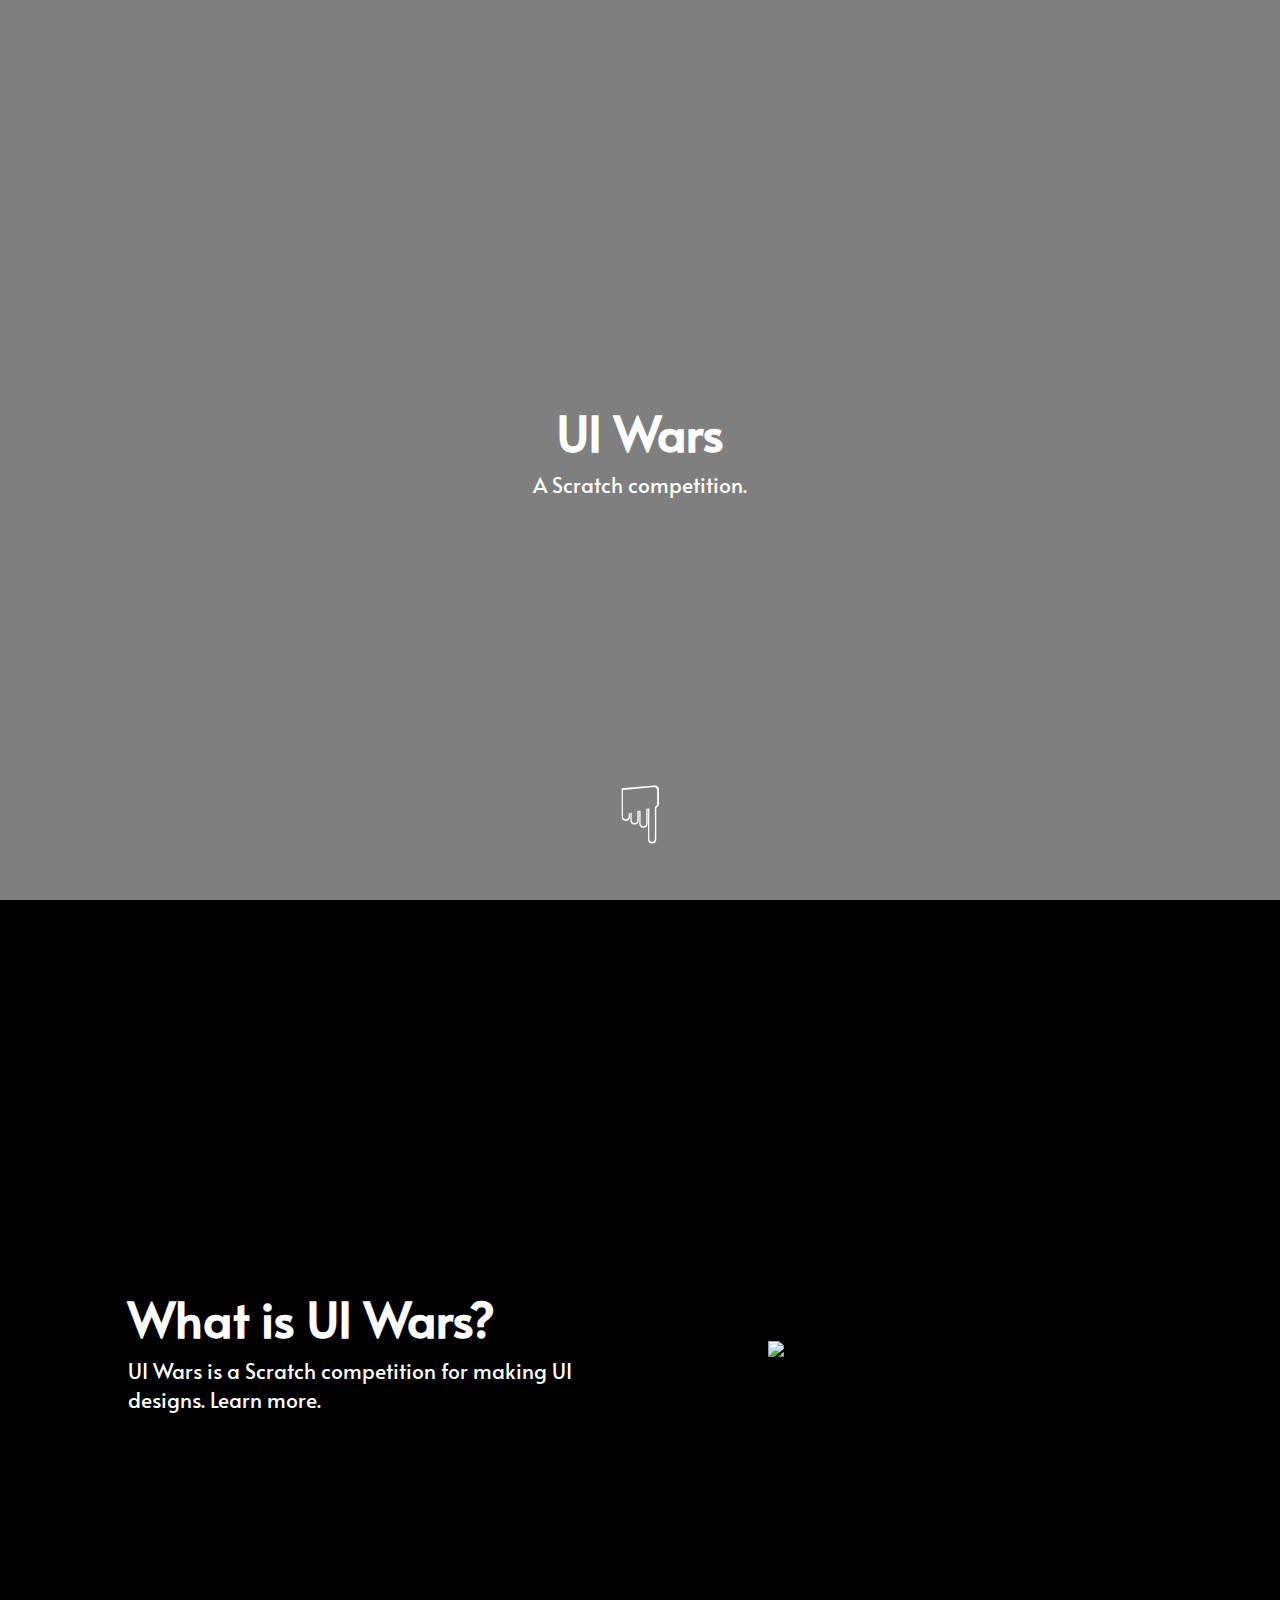
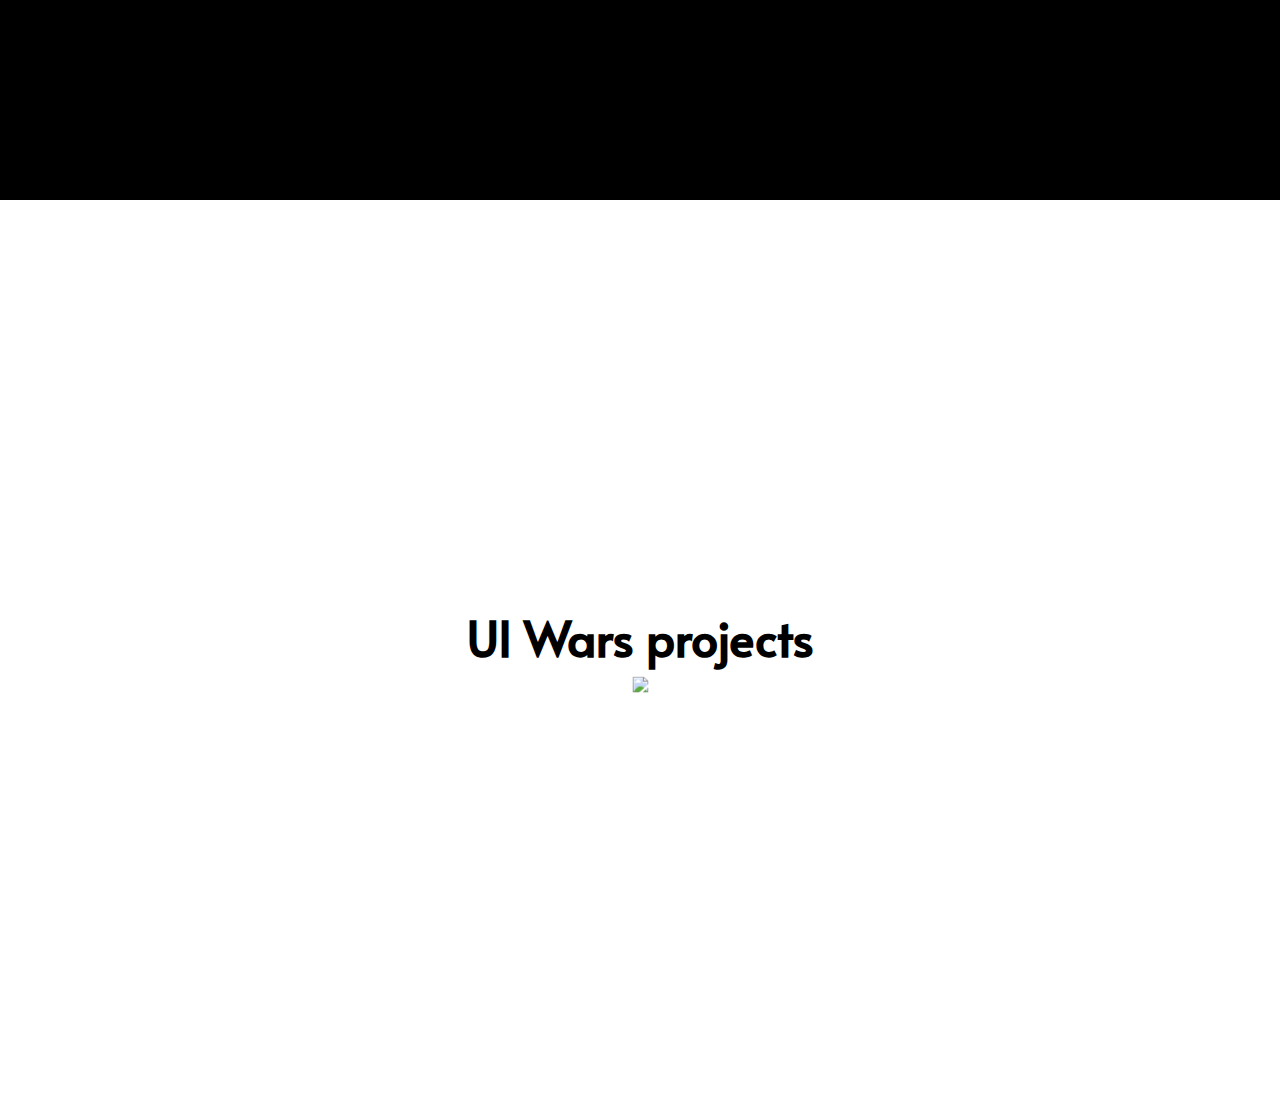
==== index.html @ 206a7b67 "Link update" ====
<!DOCTYPE html>
<html>
    <head>
        <meta charset="UTF-8">
        <meta name="viewport" content="width=device-width, initial-scale=1">
        <title>UI Wars: A Scratch Competition</title>
        <link href=index.css rel="stylesheet" type="text/css">
        <link href="https://fonts.googleapis.com/css2?family=Alata&display=swap" rel="stylesheet">
    </head>

    <body>
        <div class="header">
            <div class="overlay">
                <div class="test">
                    <h1>UI Wars</h1>
                    <p>A Scratch competition.</p>
                </div>
                <div class="scroll">
                    <a style="text-decoration:none" href="#lorem" class="scrolld" id="scrolld"><span class="scrolli">☟</span></a>
                </div>
            </div>
        </div>
        <div class="lorem" id="lorem">
            <div class="lorem-c">
                <h1>What is UI Wars?</h1>
                <p>UI Wars is a Scratch competition for making UI designs. <a href="/UIWars/about" class="aconfused">Learn more.</a></p>
            </div>
            <div class="img">
                <img src="https://i.ibb.co/gPqhJyH/Designs-7-1.png" height=300vh width=auto>
            </div>
        </div>
        <div class="who">
            <div class="roundsd">
                <h1 class="rounds">UI Wars projects</h1>
                <a href="https://scratch.mit.edu/projects/384164769/"><img src="https://i.ibb.co/pRgBtNW/Round-1-Cover.png" height=50% width=auto></a>
            </div>
            <div class="viewprofile">
                <h1 class="viewblacktext">View the UI Wars profile <a href="https://scratch.mit.edu/users/UI-Wars/" class="aquarial">here.</a></h1>
            </div>
        </div>
    </body>

</html>
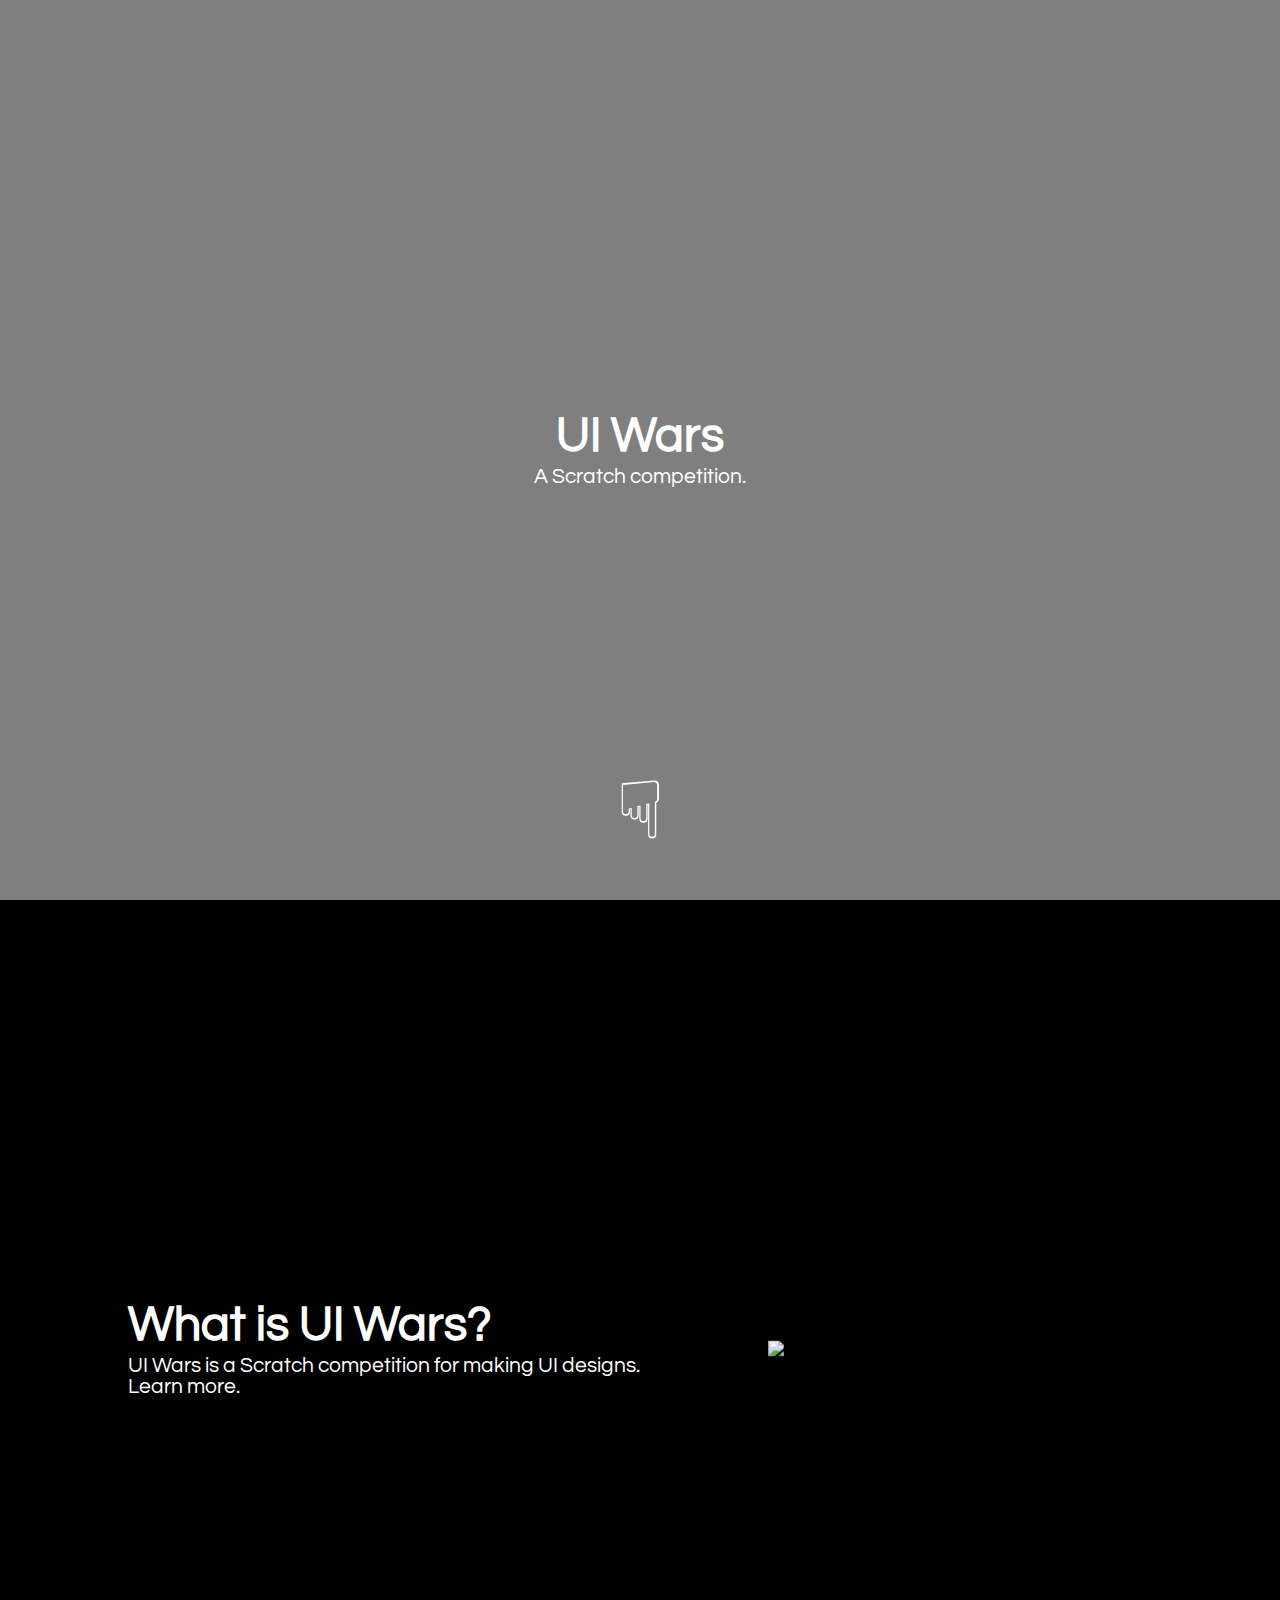
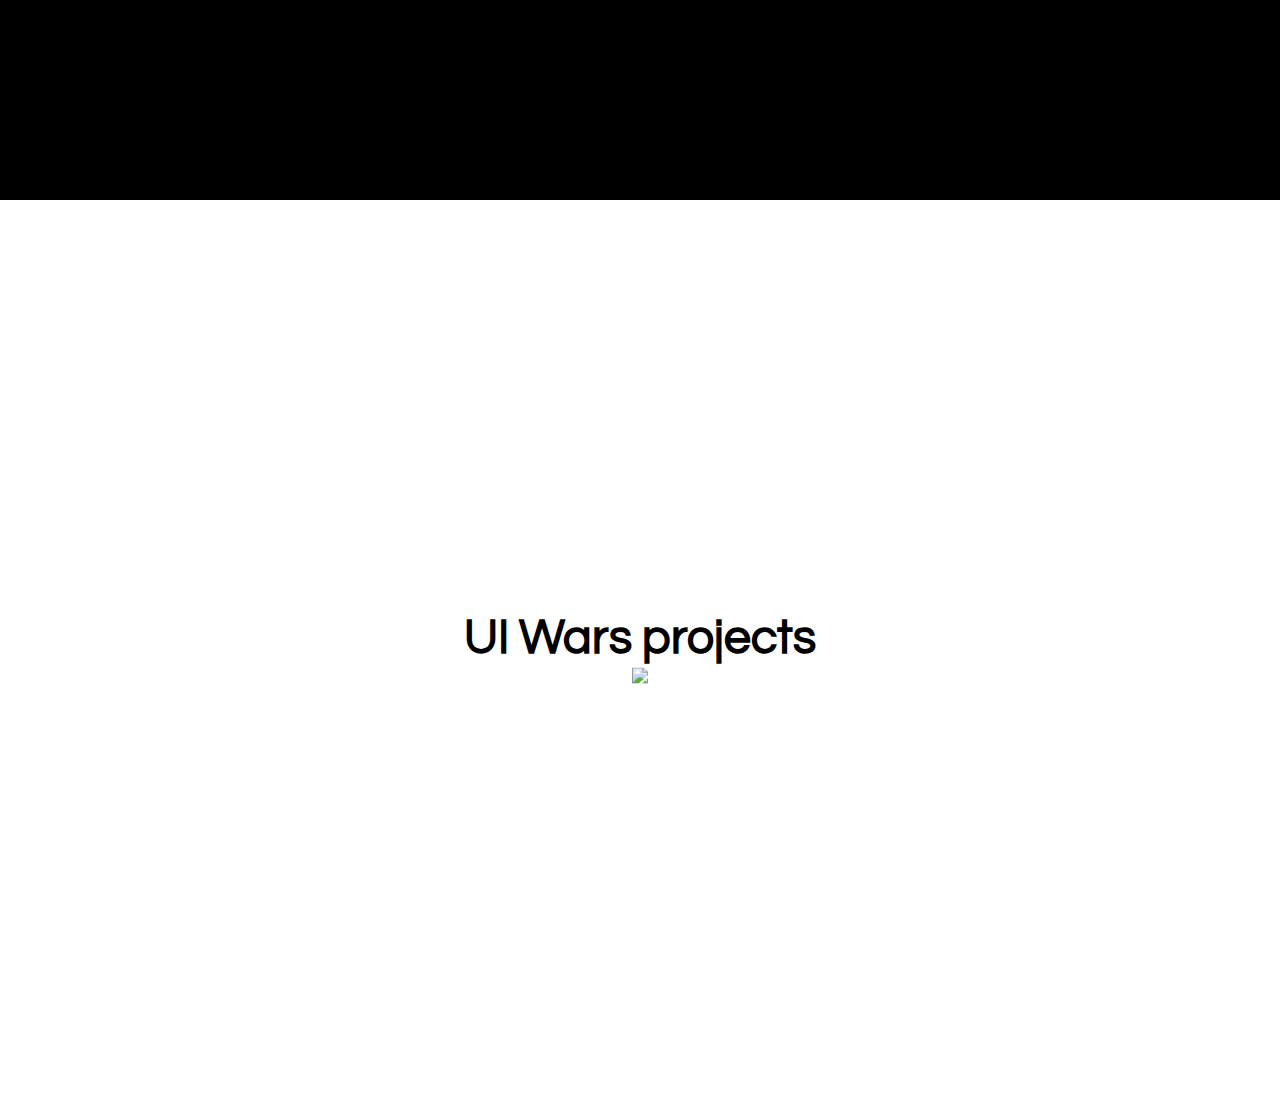
==== commit fe873533: "Part 2 of font update" ====
--- a/index.html
+++ b/index.html
@@ -3,9 +3,10 @@
     <head>
         <meta charset="UTF-8">
         <meta name="viewport" content="width=device-width, initial-scale=1">
+        <link rel="shortcut icon" type="image/png" href="https://i.ibb.co/KrjFYVc/Designs-7-3.png">
         <title>UI Wars: A Scratch Competition</title>
         <link href=index.css rel="stylesheet" type="text/css">
-        <link href="https://fonts.googleapis.com/css2?family=Alata&display=swap" rel="stylesheet">
+        <link href="https://fonts.googleapis.com/css2?family=Questrial&display=swap" rel="stylesheet">
     </head>
 
     <body>
@@ -35,7 +36,7 @@
                 <a href="https://scratch.mit.edu/projects/384164769/"><img src="https://i.ibb.co/pRgBtNW/Round-1-Cover.png" height=50% width=auto></a>
             </div>
             <div class="viewprofile">
-                <h1 class="viewblacktext">View the UI Wars profile <a href="https://scratch.mit.edu/users/UI-Wars/" class="aquarial">here.</a></h1>
+                <h1 class="viewblacktext">View the UI Wars profile <a href="https://scratch.mit.edu/users/UI-Wars/" class="aconfusedb">here.</a></h1>
             </div>
         </div>
     </body>
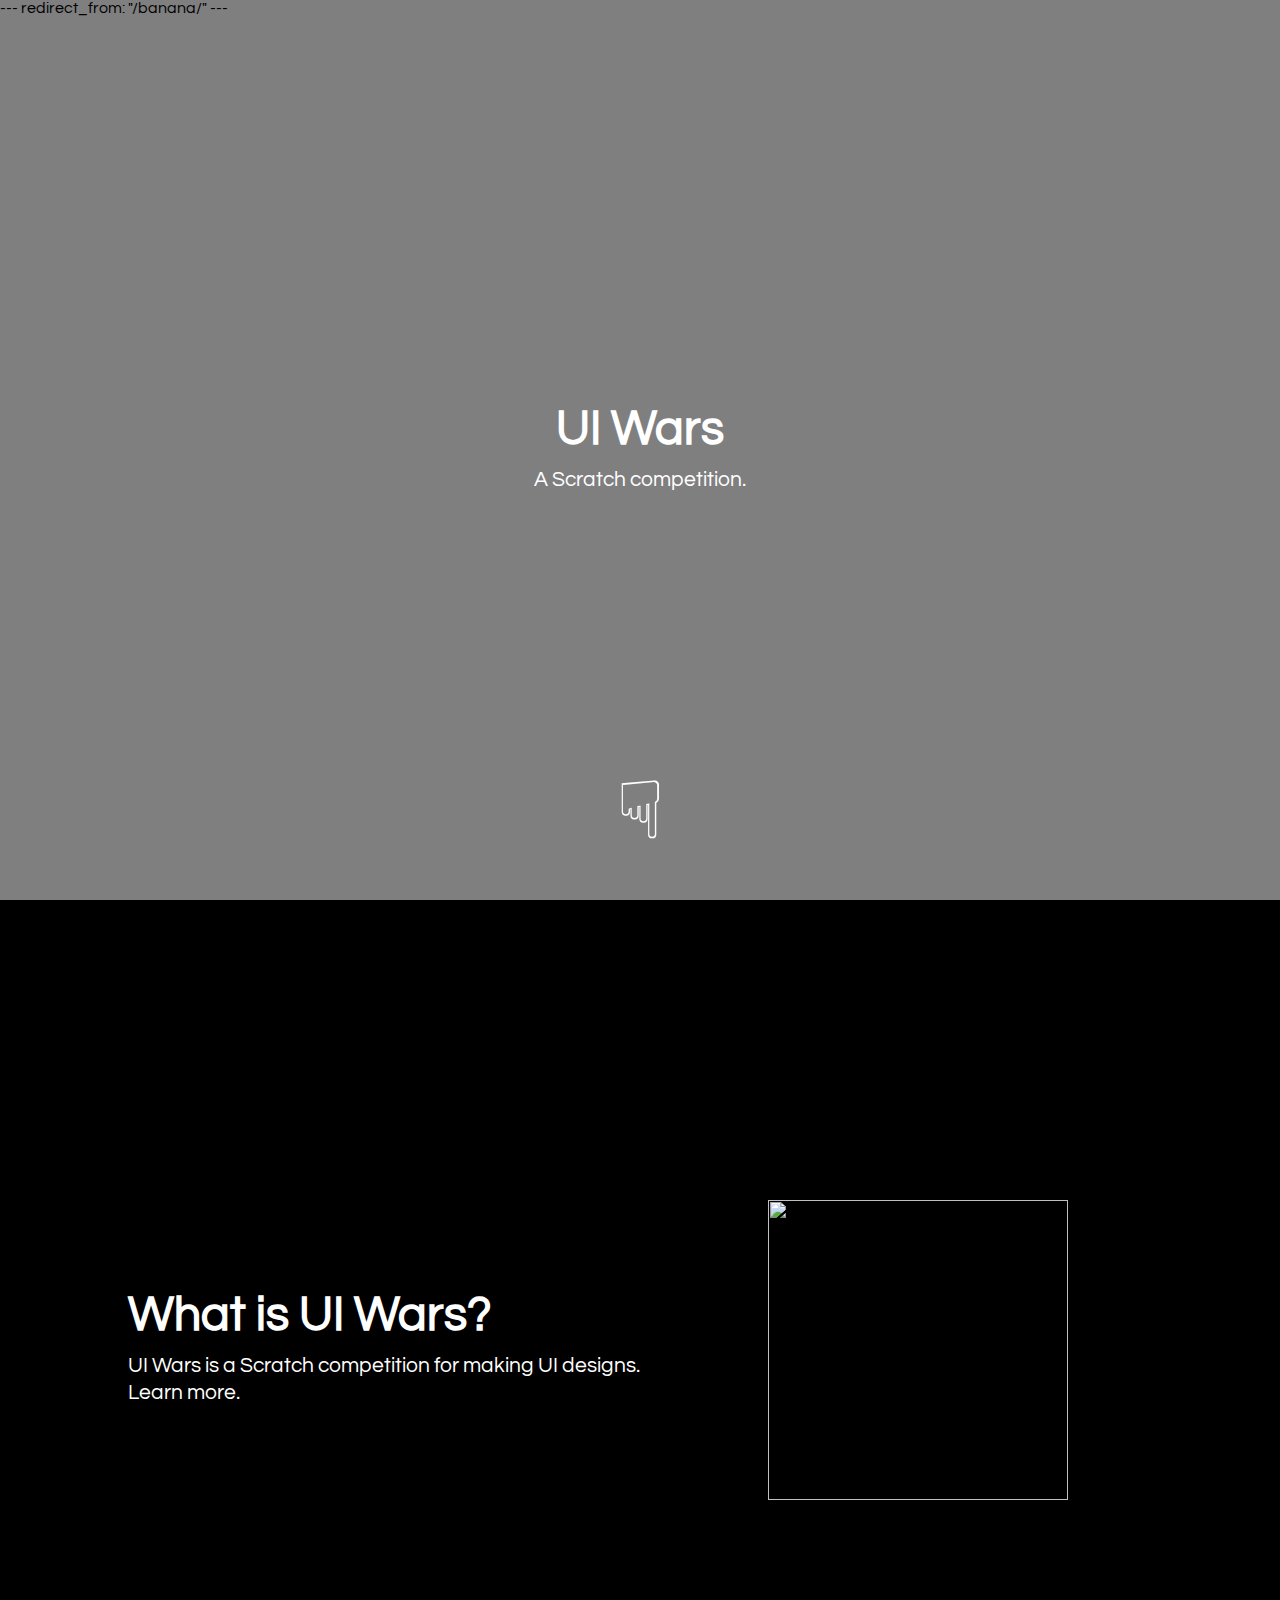
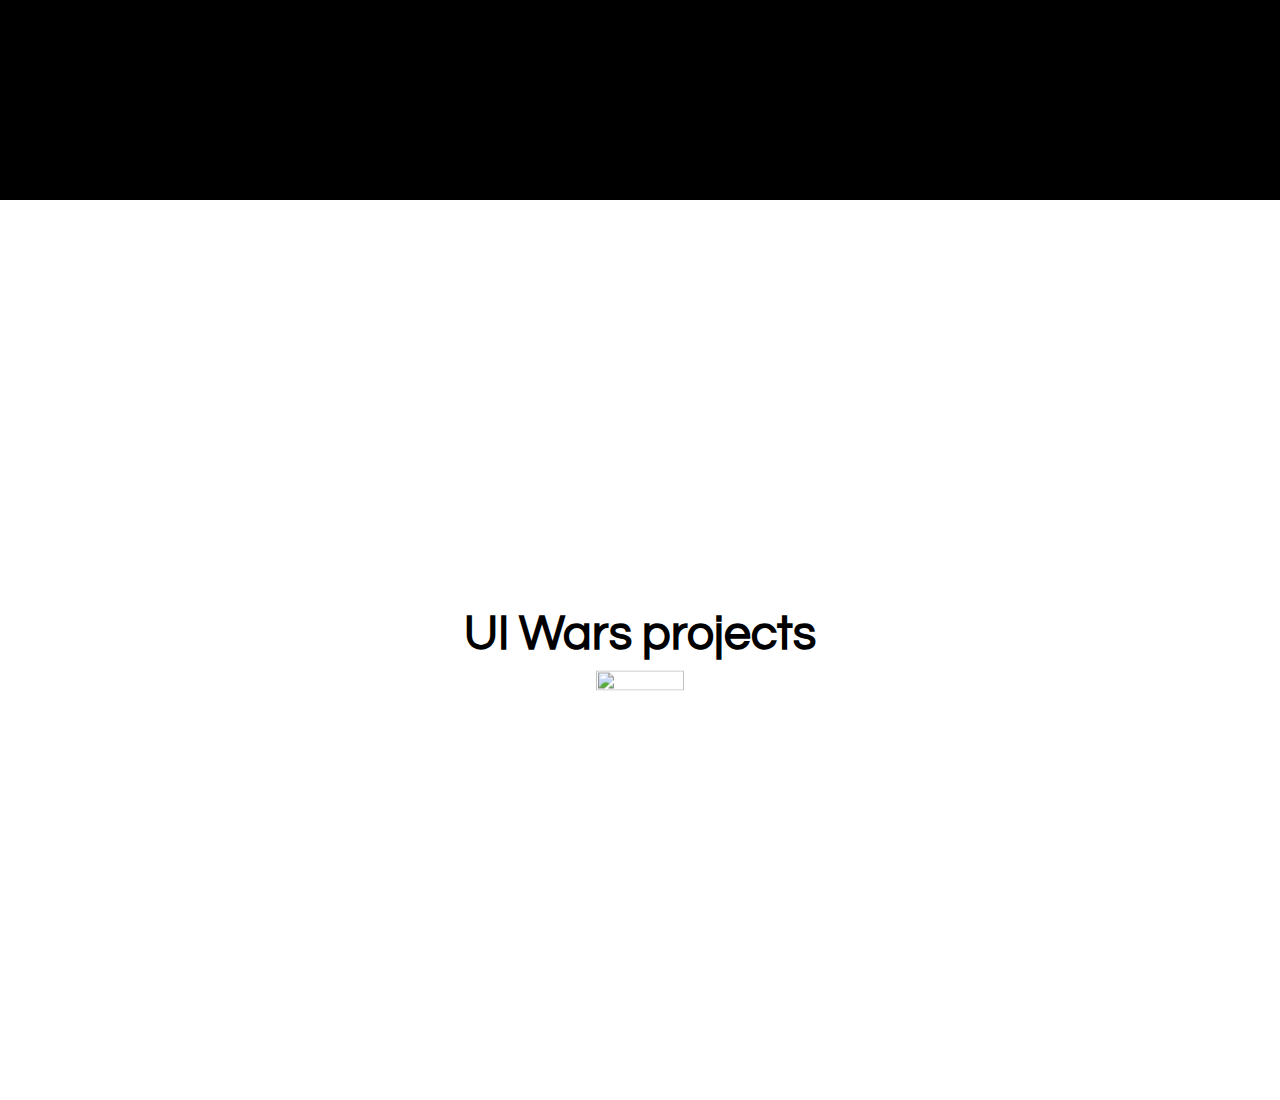
==== commit 7ef7bdcc: "Update index.html" ====
--- a/index.html
+++ b/index.html
@@ -1,3 +1,7 @@
+---
+redirect_from: "/banana/"
+---
+
 <!DOCTYPE html>
 <html>
     <head>
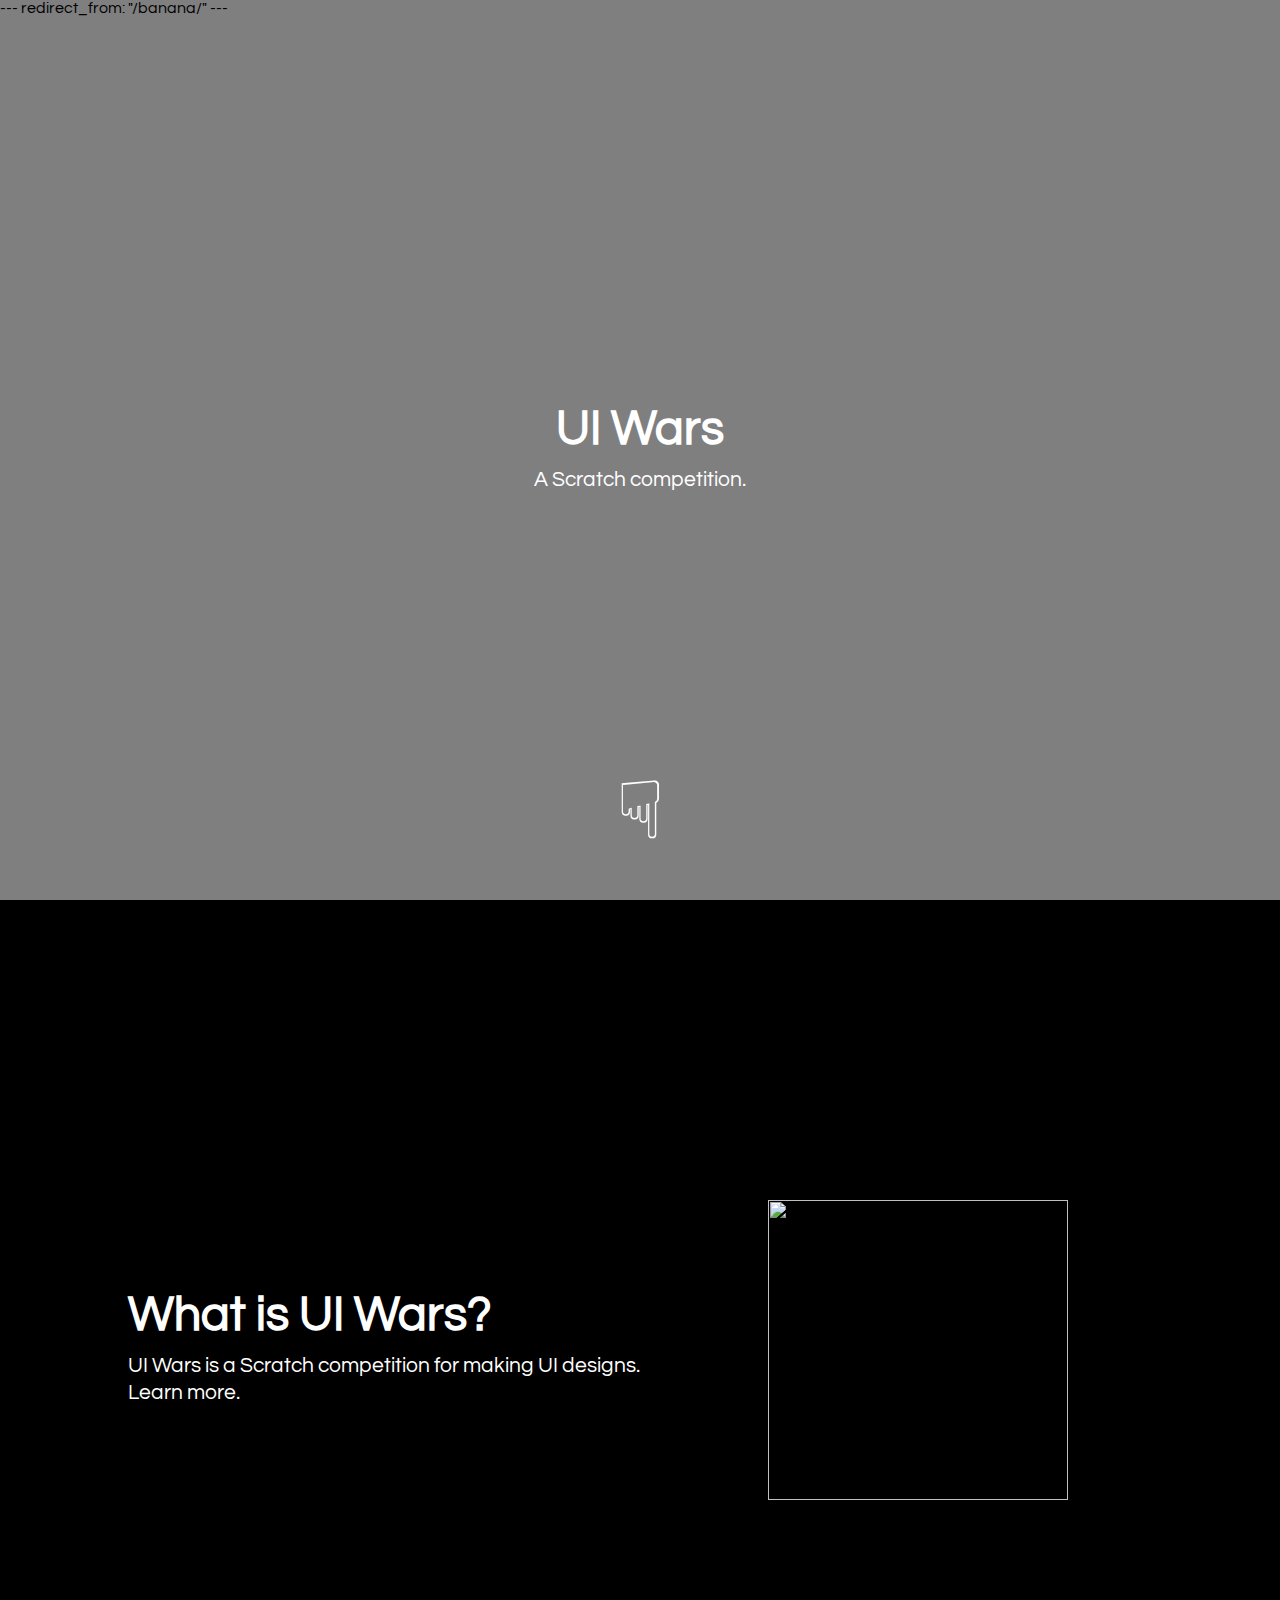
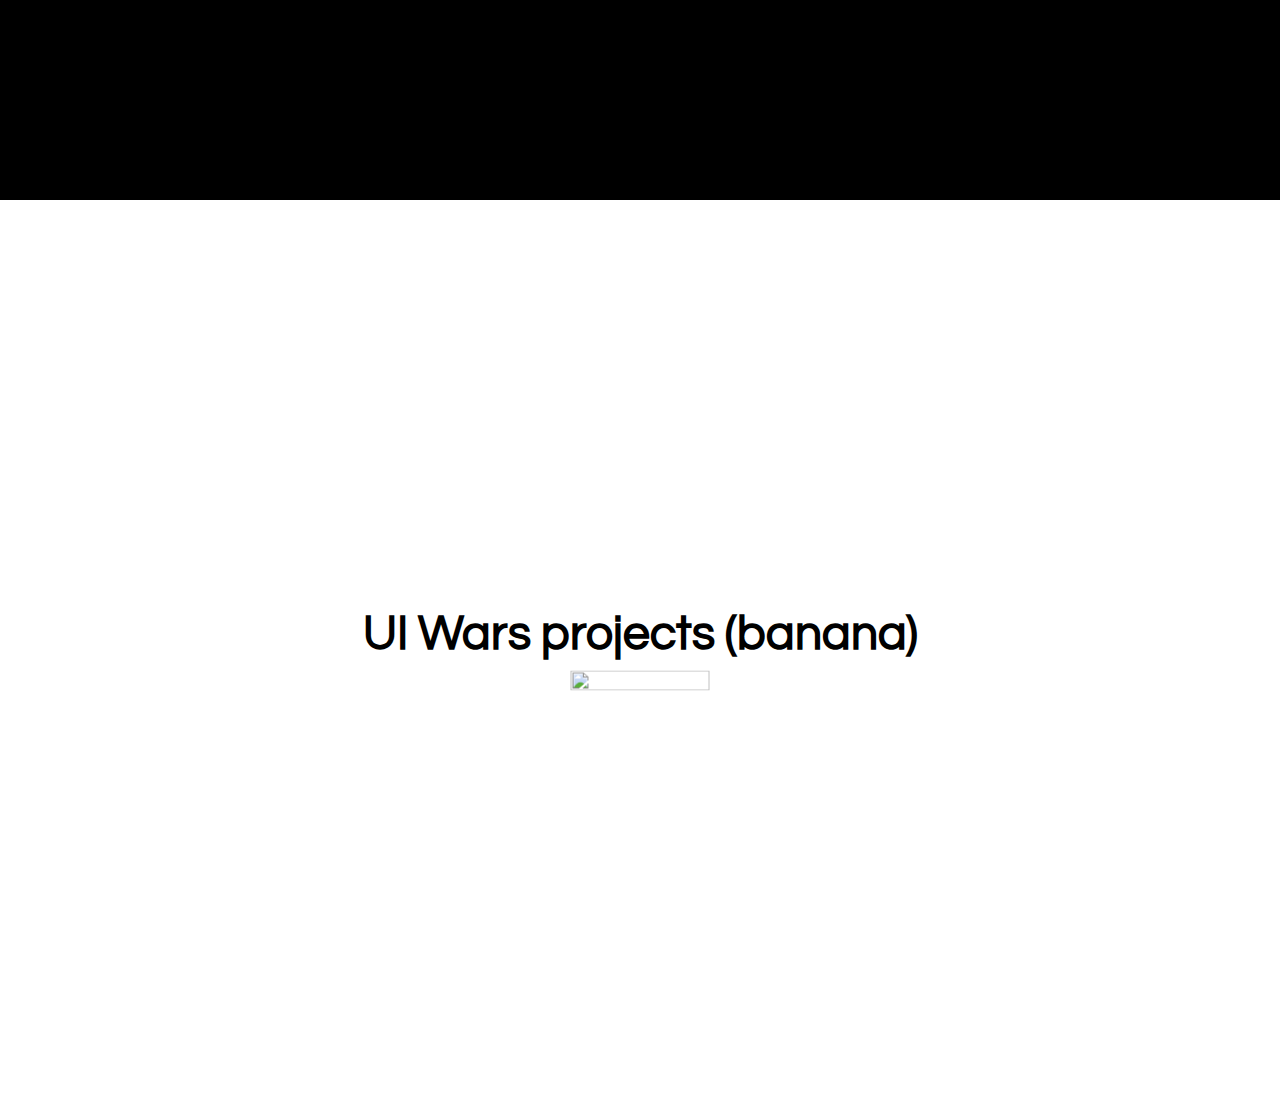
==== commit bea73be7: "Update index.html" ====
--- a/index.html
+++ b/index.html
@@ -36,7 +36,7 @@
         </div>
         <div class="who">
             <div class="roundsd">
-                <h1 class="rounds">UI Wars projects</h1>
+                <h1 class="rounds">UI Wars projects (banana)</h1>
                 <a href="https://scratch.mit.edu/projects/384164769/"><img src="https://i.ibb.co/pRgBtNW/Round-1-Cover.png" height=50% width=auto></a>
             </div>
             <div class="viewprofile">
